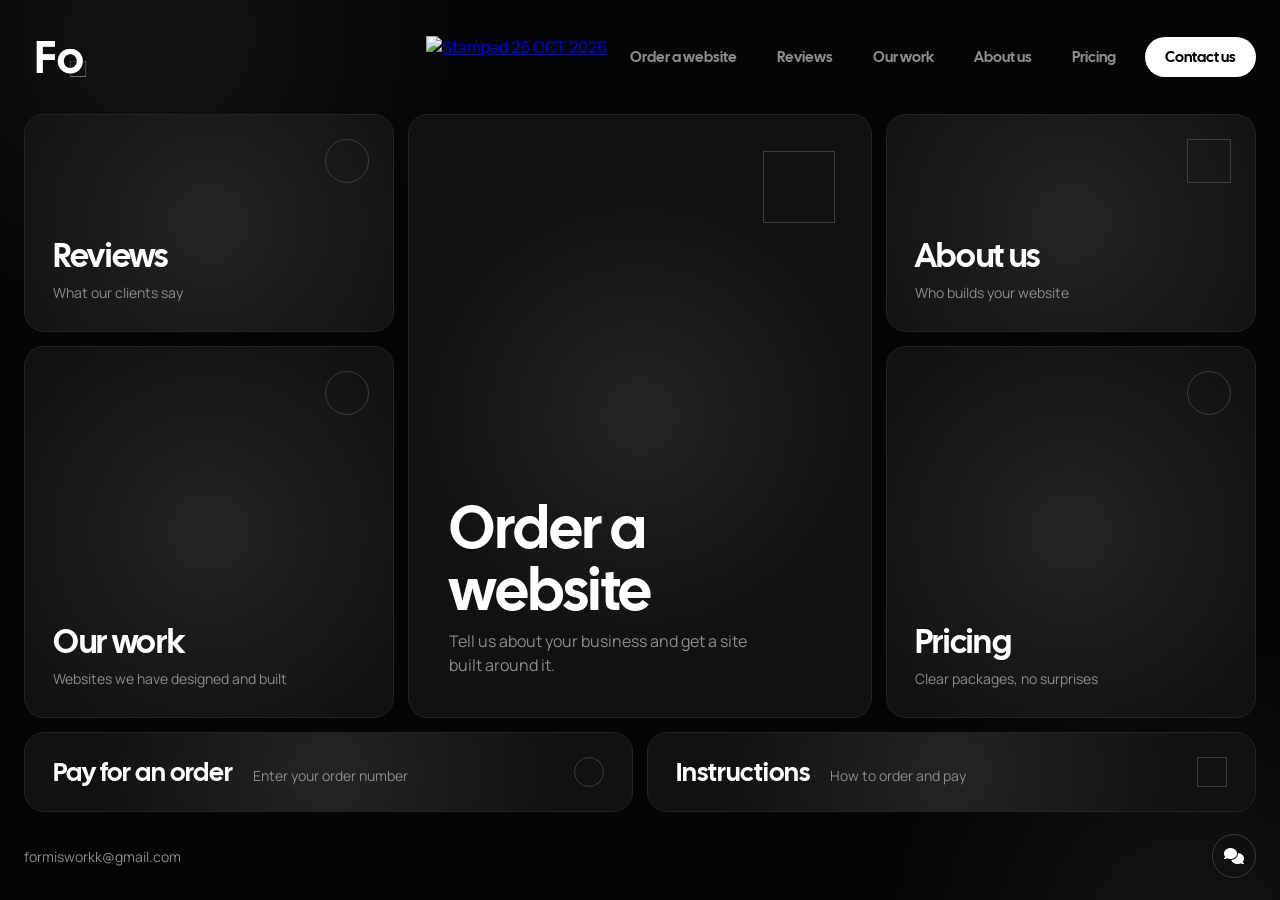
==== index.html @ c587a9fb "Update index.html" ====
<!DOCTYPE html>
<html lang="en">
<head>
  <meta charset="UTF-8">
  <meta name="viewport" content="width=device-width, initial-scale=1">
  <meta name="theme-color" content="#050505">
  <title>FORMIS — website design &amp; development</title>
  <meta name="description" content="FORMIS builds websites for people and businesses: bio sites, landing pages and custom projects. Design, development and launch.">
  <link rel="canonical" href="https://formis.space/">
  <meta property="og:type" content="website">
  <meta property="og:title" content="FORMIS — design &amp; webdev">
  <meta property="og:description" content="We design and build websites for people and businesses.">
  <meta property="og:url" content="https://formis.space">
  <meta property="og:image" content="https://formis.space/logobig.png">
  <meta name="twitter:card" content="summary_large_image">
  <link rel="icon" href="favicon.png" type="image/png">
  <link rel="preconnect" href="https://fonts.googleapis.com">
  <link rel="preconnect" href="https://fonts.gstatic.com" crossorigin>
  <link href="https://fonts.googleapis.com/css2?family=Cal+Sans&family=Manrope:wght@400;500;600&display=swap" rel="stylesheet">
  <link rel="stylesheet" href="style.css">
  <link rel="stylesheet" href="https://cdnjs.cloudflare.com/ajax/libs/font-awesome/6.5.1/css/all.min.css">

  <script type="application/ld+json">
    {
      "@context": "https://schema.org",
      "@type": "ProfessionalService",
      "name": "FORMIS",
      "url": "https://formis.space/",
      "logo": "https://formis.space/logo.png",
      "email": "formisworkk@gmail.com",
      "description": "Design and web development studio. We build websites for people and businesses.",
      "serviceType": "Web design and development"
    }
    </script>
</head>
<body>
  <h1 class="visually-hidden">FORMIS — website design and development</h1>
  <header class="header">
    <a class="header__logo" href="index.html" aria-label="FORMIS home">
      <img src="logo.png" alt="FORMIS design &amp; webdev" href="/">
    </a>
    <nav class="nav" aria-label="Main">
      <a href="https://stamp-snowy.vercel.app/?s=BG3MYRB48P"><img class="nav_item" src="https://stamp-snowy.vercel.app/stamp.png" alt="Stamped 26 OCT 2026"></a>
      <button class="nav__item" type="button" data-target="order">Order a website</button>
      <button class="nav__item" type="button" data-target="reviews">Reviews</button>
      <button class="nav__item" type="button" data-target="work">Our work</button>
      <button class="nav__item" type="button" data-target="about">About us</button>
      <button class="nav__item" type="button" data-target="pricing">Pricing</button>
    </nav>
    <button class="nav__cta" type="button" data-target="contact">Contact us</button>
  </header>

  <main class="board">
    <button class="tile tile--reviews" type="button" data-tile="reviews">
      <span class="tile__shape tile__shape--circle"></span>
      <span class="tile__title">Reviews</span>
      <span class="tile__text">What our clients say</span>
    </button>

    <button class="tile tile--order" type="button" data-tile="order">
      <span class="tile__shape tile__shape--square"></span>
      <span class="tile__title">Order a website</span>
      <span class="tile__text">Tell us about your business and get a site built around it.</span>
    </button>

    <button class="tile tile--about" type="button" data-tile="about">
      <span class="tile__shape tile__shape--square"></span>
      <span class="tile__title">About us</span>
      <span class="tile__text">Who builds your website</span>
    </button>

    <button class="tile tile--work" type="button" data-tile="work">
      <span class="tile__shape tile__shape--circle"></span>
      <span class="tile__title">Our work</span>
      <span class="tile__text">Websites we have designed and built</span>
    </button>

    <button class="tile tile--pricing" type="button" data-tile="pricing">
      <span class="tile__shape tile__shape--circle"></span>
      <span class="tile__title">Pricing</span>
      <span class="tile__text">Clear packages, no surprises</span>
    </button>
  </main>

  <div class="actions">
    <button class="pay" type="button" data-tile="pay">
      <span class="pay__info">
        <span class="pay__title">Pay for an order</span>
        <span class="pay__text">Enter your order number</span>
      </span>
      <span class="pay__shape"></span>
    </button>

    <button class="pay" type="button" data-tile="guides">
      <span class="pay__info">
        <span class="pay__title">Instructions</span>
        <span class="pay__text">How to order and pay</span>
      </span>
      <span class="pay__shape pay__shape--square"></span>
    </button>
  </div>


  <footer class="footer">
    <a class="footer__mail" href="mailto:formisworkk@gmail.com">formisworkk@gmail.com</a>
    <button class="assistant-toggle" type="button" aria-label="Open assistant" aria-expanded="false" aria-controls="assistant">
      <i class="fa-solid fa-comments"></i>
    </button>
  </footer>

  <dialog class="modal" id="modal" aria-labelledby="modal-title">
    <div class="modal__head">
      <h2 class="modal__title" id="modal-title"></h2>
      <button class="modal__close" type="button" aria-label="Close">
        <svg viewBox="0 0 24 24" width="18" height="18" fill="none" stroke="currentColor" stroke-width="1.6" stroke-linecap="round">
          <path d="M5 5l14 14M19 5L5 19"/>
        </svg>
      </button>
    </div>
    <div class="modal__body" id="modal-body"></div>
  </dialog>

  <aside class="assistant" id="assistant" aria-label="Assistant">
    <div class="assistant__head">
      <span class="assistant__title">FORMIS assistant</span>
      <button class="assistant__close" type="button" aria-label="Close assistant">
        <svg viewBox="0 0 24 24" width="16" height="16" fill="none" stroke="currentColor" stroke-width="1.6" stroke-linecap="round">
          <path d="M5 5l14 14M19 5L5 19"/>
        </svg>
      </button>
    </div>
    <div class="assistant__messages" id="assistant-messages" aria-live="polite"></div>
    <form class="assistant__form" id="assistant-form">
      <input class="input assistant__input" type="text" maxlength="500" placeholder="Ask anything about our services" aria-label="Message" autocomplete="off">
      <button class="assistant__send" type="submit" aria-label="Send">
        <svg viewBox="0 0 24 24" width="18" height="18" fill="none" stroke="currentColor" stroke-width="1.8" stroke-linecap="round" stroke-linejoin="round">
          <path d="M12 19V5M5 12l7-7 7 7"/>
        </svg>
      </button>
    </form>
  </aside>

  <script src="script.js"></script>

  <!-- Cloudflare Web Analytics --><script type='module' src='https://static.cloudflareinsights.com/beacon.min.js' data-cf-beacon='{"token": "c1191f3c69ca427ea9e3832893949fef"}'></script><!-- End Cloudflare Web Analytics -->
</body>
</html>
---- style.css ----
:root {
  --bg: #050505;
  --surface: #111111;
  --line: #242424;
  --line-strong: #3d3d3d;
  --text: #ffffff;
  --muted: #8c8c8c;
  --gap: 14px;
  --radius: 20px;
  --ease: cubic-bezier(0.2, 0.7, 0.2, 1);
  --font-display: "Cal Sans", "Manrope", system-ui, sans-serif;
  --font-body: "Manrope", system-ui, sans-serif;
}

*,
*::before,
*::after {
  box-sizing: border-box;
  margin: 0;
}


body {
  position: relative;
  display: flex;
  flex-direction: column;
  min-height: 100vh;
  min-height: 100dvh;
  padding: 0 24px;
  overflow-x: hidden;
  background: var(--bg);
  color: var(--text);
  font-family: var(--font-body);
  -webkit-font-smoothing: antialiased;
}

body::before,
body::after {
  content: "";
  position: fixed;
  z-index: -1;
  width: 55vmax;
  height: 55vmax;
  border-radius: 50%;
  background: radial-gradient(circle, rgba(255, 255, 255, 0.06), transparent 65%);
  pointer-events: none;
}

body::before {
  top: -25vmax;
  left: -15vmax;
  animation: drift-a 26s ease-in-out infinite alternate;
}

body::after {
  right: -20vmax;
  bottom: -30vmax;
  animation: drift-b 32s ease-in-out infinite alternate;
}

button {
  font: inherit;
  color: inherit;
  cursor: pointer;
}

:focus-visible {
  outline: 2px solid var(--text);
  outline-offset: 3px;
}

.header {
  display: flex;
  align-items: center;
  justify-content: space-between;
  gap: 24px;
  padding: 22px 0;
}

.header__logo {
  animation: fade-in 0.9s var(--ease) both;
}

.header__logo img {
  display: block;
  height: 70px;
  width: auto;
}

.nav {
  display: flex;
  gap: 6px;
}

.nav__item {
  position: relative;
  padding: 10px 16px;
  border: 1px solid transparent;
  border-radius: 999px;
  background: none;
  font-family: var(--font-display);
  font-size: 15px;
  color: var(--muted);
  transition: color 0.25s, border-color 0.25s, transform 0.25s var(--ease);
  animation: drop-in 0.7s var(--ease) backwards;
}

.nav__item:nth-child(1) { animation-delay: 0.3s; }
.nav__item:nth-child(2) { animation-delay: 0.38s; }
.nav__item:nth-child(3) { animation-delay: 0.46s; }
.nav__item:nth-child(4) { animation-delay: 0.54s; }
.nav__item:nth-child(5) { animation-delay: 0.62s; }

.nav__item:hover {
  color: var(--text);
  border-color: var(--line-strong);
  transform: translateY(-2px);
}

.nav__item:active {
  transform: scale(0.96);
}

.board {
  flex: 1;
  display: grid;
  grid-template-columns: 1fr 1.25fr 1fr;
  grid-template-rows: repeat(8, minmax(52px, 1fr));
  gap: var(--gap);
  min-height: 520px;
  perspective: 1200px;
}

.tile {
  --x: 50%;
  --y: 50%;
  --rx: 0deg;
  --ry: 0deg;
  --scale: 1;
  --delay: 0s;
  position: relative;
  display: flex;
  flex-direction: column;
  justify-content: flex-end;
  align-items: flex-start;
  gap: 8px;
  padding: 28px;
  overflow: hidden;
  border: 1px solid var(--line);
  border-radius: var(--radius);
  background:
    radial-gradient(360px circle at var(--x) var(--y), rgba(255, 255, 255, 0.08), transparent 65%),
    var(--surface);
  text-align: left;
  transform: rotateX(var(--rx)) rotateY(var(--ry)) scale(var(--scale));
  transition: transform 0.35s var(--ease), border-color 0.3s;
  animation:
    settle 0.9s var(--ease) var(--delay) backwards,
    float 9s ease-in-out calc(var(--delay) + 0.9s) infinite;
}

.tile::after {
  content: "";
  position: absolute;
  inset: 0;
  background: linear-gradient(105deg, transparent 35%, rgba(255, 255, 255, 0.09) 50%, transparent 65%);
  transform: translateX(-120%);
  pointer-events: none;
}

.tile:hover,
.tile.is-linked {
  --scale: 1.012;
  border-color: var(--line-strong);
}

.tile:hover::after,
.tile.is-linked::after {
  transform: translateX(120%);
  transition: transform 0.9s var(--ease);
}

.tile:active {
  --scale: 0.985;
}

.tile__title {
  font-family: var(--font-display);
  font-size: clamp(26px, 2.6vw, 40px);
  line-height: 1.05;
  letter-spacing: -0.01em;
  transition: transform 0.45s var(--ease);
}

.tile__text {
  max-width: 26ch;
  font-size: 14px;
  line-height: 1.5;
  color: var(--muted);
  transition: transform 0.45s var(--ease), color 0.3s;
}

.tile:hover .tile__title,
.tile.is-linked .tile__title {
  transform: translateY(-4px);
}

.tile:hover .tile__text,
.tile.is-linked .tile__text {
  transform: translateY(-2px);
  color: #b5b5b5;
}

.tile__shape {
  position: absolute;
  top: 24px;
  right: 24px;
  width: 44px;
  height: 44px;
  border: 1px solid var(--line-strong);
  transition: transform 0.5s var(--ease), border-color 0.3s;
}

.tile__shape--circle {
  border-radius: 50%;
  animation: bob 7s ease-in-out infinite alternate;
}

.tile__shape--square {
  animation: turn 24s linear infinite;
}

.tile:hover .tile__shape,
.tile.is-linked .tile__shape {
  border-color: var(--text);
  transform: translate(-8px, 8px) scale(1.15);
}

.tile--reviews { grid-column: 1; grid-row: 1 / 4; --delay: 0.1s; }
.tile--work    { grid-column: 1; grid-row: 4 / 9; --delay: 0.4s; }
.tile--order   { grid-column: 2; grid-row: 1 / 9; --delay: 0.25s; }
.tile--about   { grid-column: 3; grid-row: 1 / 4; --delay: 0.35s; }
.tile--pricing { grid-column: 3; grid-row: 4 / 9; --delay: 0.5s; }

.tile--order {
  padding: 40px;
}

.tile--order .tile__title {
  font-size: clamp(38px, 4.6vw, 72px);
}

.tile--order .tile__text {
  max-width: 30ch;
  font-size: 16px;
}

.tile--order .tile__shape {
  top: 36px;
  right: 36px;
  width: 72px;
  height: 72px;
}

.footer {
  display: flex;
  align-items: center;
  justify-content: space-between;
  padding: 22px 0;
  animation: fade-in 1s var(--ease) 0.9s backwards;
}

.footer__mail {
  font-size: 14px;
  color: var(--muted);
  text-decoration: none;
  transition: color 0.25s;
}

.footer__mail:hover {
  color: var(--text);
}

.footer__logo {
  display: block;
  height: 30px;
  width: auto;
  transition: transform 0.6s var(--ease);
}

.footer__logo:hover {
  transform: rotate(-8deg) scale(1.08);
}

@keyframes settle {
  from {
    opacity: 0;
    translate: 0 32px;
    filter: blur(6px);
  }
}

@keyframes float {
  0%, 100% { translate: 0 0; }
  50% { translate: 0 -5px; }
}

@keyframes bob {
  from { translate: 0 0; }
  to { translate: -4px 8px; }
}

@keyframes turn {
  to { rotate: 90deg; }
}

@keyframes fade-in {
  from { opacity: 0; }
}

@keyframes drop-in {
  from {
    opacity: 0;
    translate: 0 -12px;
  }
}

@keyframes drift-a {
  to { translate: 18vmax 12vmax; }
}

@keyframes drift-b {
  to { translate: -16vmax -10vmax; }
}

@media (max-width: 960px) {
  .nav {
    display: none;
  }

  .board {
    grid-template-columns: 1fr 1fr;
    grid-template-rows: none;
    grid-auto-rows: auto;
  }

  .tile--order   { grid-column: 1 / 3; grid-row: 1; min-height: 300px; }
  .tile--reviews { grid-column: 1; grid-row: 2; }
  .tile--about   { grid-column: 2; grid-row: 2; }
  .tile--work    { grid-column: 1; grid-row: 3; }
  .tile--pricing { grid-column: 2; grid-row: 3; }

  .tile {
    min-height: 180px;
  }
}

@media (max-width: 560px) {
  body {
    padding: 0 16px;
  }

  .header {
    padding: 16px 0;
  }

  .header__logo img {
    height: 46px;
  }

  .board {
    display: flex;
    flex-direction: column;
    flex: none;
    gap: 10px;
  }

  .tile {
    flex: none;
    min-height: 150px;
    padding: 22px;
  }

  .tile--order {
    order: -1;
    min-height: 300px;
    padding: 26px;
  }

  .tile__title {
    font-size: 28px;
  }

  .tile--order .tile__title {
    font-size: 44px;
  }

  .tile__shape {
    top: 18px;
    right: 18px;
    width: 34px;
    height: 34px;
  }

  .tile--order .tile__shape {
    top: 24px;
    right: 24px;
    width: 52px;
    height: 52px;
  }

  .footer {
    padding: 16px 0 calc(16px + env(safe-area-inset-bottom));
  }
}

@media (prefers-reduced-motion: reduce) {
  *,
  *::before,
  *::after {
    animation: none !important;
    transition: none !important;
  }
}

@media (hover: none) {
  .tile:hover {
    --scale: 1;
    border-color: var(--line);
  }

  .tile:hover::after {
    transform: translateX(-120%);
    transition: none;
  }

  .tile:hover .tile__title,
  .tile:hover .tile__text,
  .tile:hover .tile__shape {
    transform: none;
  }

  .tile:hover .tile__text {
    color: var(--muted);
  }

  .tile:hover .tile__shape {
    border-color: var(--line-strong);
  }

  .tile:active {
    --scale: 0.985;
  }
}

body:has(.modal[open]) {
  overflow: hidden;
}

.modal {
  width: min(680px, calc(100vw - 32px));
  max-height: 86vh;
  max-height: 86dvh;
  padding: 0;
  margin: auto;
  border: 1px solid var(--line-strong);
  border-radius: 24px;
  background: #0d0d0d;
  color: var(--text);
  overflow: hidden;
  animation: modal-in 0.45s var(--ease);
}

.modal[open] {
  display: flex;
  flex-direction: column;
}

.modal::backdrop {
  background: rgba(0, 0, 0, 0.72);
  backdrop-filter: blur(6px);
  animation: fade-in 0.35s ease;
}

.modal.is-closing {
  animation: modal-out 0.2s ease forwards;
}

.modal.is-closing::backdrop {
  animation: fade-out 0.2s ease forwards;
}

.modal__head {
  display: flex;
  align-items: center;
  justify-content: space-between;
  gap: 16px;
  padding: 24px 28px 8px;
}

.modal__title {
  font-family: var(--font-display);
  font-size: 32px;
  font-weight: 400;
  letter-spacing: -0.01em;
}

.modal__close {
  flex: none;
  display: grid;
  place-items: center;
  width: 42px;
  height: 42px;
  border: 1px solid var(--line-strong);
  border-radius: 50%;
  background: none;
  transition: transform 0.4s var(--ease), border-color 0.25s, background 0.25s;
}

.modal__close:hover {
  transform: rotate(90deg);
  border-color: var(--text);
  background: rgba(255, 255, 255, 0.06);
}

.modal__body {
  padding: 12px 28px 28px;
  overflow-y: auto;
  min-height: 0;
}

.modal__note {
  padding: 24px 0;
  color: var(--muted);
  line-height: 1.6;
}

.modal__text {
  display: grid;
  gap: 16px;
  max-width: 56ch;
  line-height: 1.7;
  color: #c4c4c4;
}

.loader {
  width: 28px;
  height: 28px;
  margin: 48px auto;
  border: 1px solid var(--text);
  animation: turn 3s linear infinite;
}

.cards {
  display: grid;
  grid-template-columns: repeat(auto-fit, minmax(230px, 1fr));
  gap: 12px;
}

.card {
  display: flex;
  flex-direction: column;
  gap: 10px;
  padding: 22px;
  border: 1px solid var(--line);
  border-radius: 16px;
  background: var(--surface);
  color: inherit;
  text-decoration: none;
  transition: border-color 0.25s, transform 0.3s var(--ease);
}

a.card:hover {
  border-color: var(--line-strong);
  transform: translateY(-3px);
}

.card__title {
  font-family: var(--font-display);
  font-size: 22px;
  font-weight: 400;
  line-height: 1.15;
}

.card__text {
  flex: 1;
  font-size: 14px;
  line-height: 1.6;
  color: var(--muted);
}

.card__price {
  font-family: var(--font-display);
  font-size: 26px;
}

.card__link {
  width: fit-content;
  font-size: 14px;
  color: var(--muted);
  text-underline-offset: 4px;
  transition: color 0.2s;
}

.card__link:hover {
  color: var(--text);
}

.form {
  display: grid;
  gap: 24px;
}

.field {
  display: grid;
  gap: 10px;
}

.field__label {
  font-size: 13px;
  font-weight: 600;
  color: var(--muted);
}

.choice {
  display: flex;
  flex-wrap: wrap;
  gap: 8px;
}

.choice__item {
  padding: 10px 18px;
  border: 1px solid var(--line-strong);
  border-radius: 999px;
  background: none;
  font-size: 14px;
  color: var(--muted);
  transition: color 0.2s, background 0.2s, border-color 0.2s, transform 0.2s;
}

.choice__item:hover {
  color: var(--text);
  border-color: var(--text);
}

.choice__item:active {
  transform: scale(0.96);
}

.choice__item[aria-checked="true"] {
  background: var(--text);
  border-color: var(--text);
  color: #000;
}

.input {
  width: 100%;
  padding: 14px 16px;
  border: 1px solid var(--line);
  border-radius: 14px;
  background: #080808;
  font: inherit;
  font-size: 15px;
  color: var(--text);
  resize: none;
  transition: border-color 0.2s;
}

.input::placeholder {
  color: #5c5c5c;
}

.input:focus {
  outline: none;
  border-color: var(--text);
}

.form__trap {
  position: absolute;
  left: -9999px;
}

.form__submit {
  padding: 16px;
  border: 0;
  border-radius: 999px;
  background: var(--text);
  font-family: var(--font-display);
  font-size: 18px;
  color: #000;
  transition: transform 0.3s var(--ease), opacity 0.2s;
}

.form__submit:hover {
  transform: translateY(-2px);
}

.form__submit:active {
  transform: scale(0.98);
}

.form__submit:disabled {
  opacity: 0.6;
  transform: none;
  cursor: default;
}

.form__hint {
  font-size: 13px;
  line-height: 1.6;
  color: var(--muted);
}

.form__error {
  font-size: 14px;
  color: #ff8f8f;
}

.form__error:empty {
  display: none;
}

.success {
  display: grid;
  gap: 12px;
  padding: 24px 0 8px;
}

@keyframes modal-in {
  from {
    opacity: 0;
    translate: 0 24px;
    scale: 0.97;
  }
}

@keyframes modal-out {
  to {
    opacity: 0;
    translate: 0 12px;
    scale: 0.98;
  }
}

@keyframes fade-out {
  to { opacity: 0; }
}

@media (max-width: 560px) {
  .modal {
    width: calc(100vw - 20px);
    max-height: 90dvh;
    border-radius: 20px;
  }

  .modal__head {
    padding: 20px 20px 4px;
  }

  .modal__title {
    font-size: 26px;
  }

  .modal__body {
    padding: 12px 20px 22px;
  }
}

.modal__body {
  scrollbar-width: thin;
  scrollbar-color: var(--line-strong) transparent;
}

.modal__body::-webkit-scrollbar {
  width: 8px;
}

.modal__body::-webkit-scrollbar-track {
  margin: 8px 0;
  background: transparent;
}

.modal__body::-webkit-scrollbar-thumb {
  border-radius: 999px;
  background: var(--line-strong);
  transition: background 0.2s;
}

.modal__body::-webkit-scrollbar-thumb:hover {
  background: #6a6a6a;
}

.actions {
  display: flex;
  gap: var(--gap);
  margin-top: var(--gap);
}


.pay {
  --x: 50%;
  --y: 50%;
  display: flex;
  align-items: center;
  justify-content: space-between;
  gap: 16px;
  flex: 1;
  padding: 22px 28px;
  border: 1px solid var(--line);
  border-radius: var(--radius);
  background:
    radial-gradient(360px circle at var(--x) var(--y), rgba(255, 255, 255, 0.08), transparent 65%),
    var(--surface);
  text-align: left;
  transition: border-color 0.3s, transform 0.3s var(--ease);
  animation: settle 0.9s var(--ease) 0.65s backwards;
}

.pay:hover {
  border-color: var(--line-strong);
  transform: translateY(-2px);
}

.pay:active {
  transform: scale(0.99);
}

.pay__info {
  display: flex;
  flex-wrap: wrap;
  align-items: baseline;
  column-gap: 20px;
  row-gap: 4px;
}

.pay__title {
  font-family: var(--font-display);
  font-size: clamp(22px, 2vw, 30px);
}

.pay__text {
  font-size: 14px;
  color: var(--muted);
}

.pay__shape {
  flex: none;
  width: 30px;
  height: 30px;
  border: 1px solid var(--line-strong);
  border-radius: 50%;
  transition: transform 0.5s var(--ease), border-color 0.3s;
}

.pay:hover .pay__shape {
  border-color: var(--text);
  transform: scale(1.15);
}

.receipt {
  display: grid;
  gap: 20px;
}

.receipt__list {
  display: grid;
  border: 1px solid var(--line);
  border-radius: 16px;
  background: var(--surface);
}

.receipt__row {
  display: flex;
  align-items: center;
  justify-content: space-between;
  gap: 16px;
  padding: 16px 20px;
}

.receipt__row + .receipt__row {
  border-top: 1px solid var(--line);
}

.receipt__label {
  font-size: 14px;
  color: var(--muted);
}

.receipt__value {
  font-family: var(--font-display);
  font-size: 20px;
  text-align: right;
  overflow-wrap: anywhere;
}

.status {
  display: inline-flex;
  align-items: center;
  gap: 8px;
  font-family: var(--font-body);
  font-size: 15px;
  font-weight: 600;
}

.status::before {
  content: "";
  width: 8px;
  height: 8px;
  border-radius: 50%;
  background: currentColor;
}

.status--paid {
  color: #6fdc8c;
}

.status--unpaid {
  color: #f0b35a;
}

a.form__submit {
  display: block;
  text-align: center;
  text-decoration: none;
}

@media (max-width: 560px) {
    .actions {
    flex-direction: column;
    gap: 10px;
    margin-top: 10px;
  }

  .pay {
    padding: 20px 22px;
  }

}

.pay__shape--square {
  border-radius: 0;
  animation: turn 24s linear infinite;
}

.card--button {
  width: 100%;
  font: inherit;
  text-align: left;
  cursor: pointer;
}

.card--button:hover {
  border-color: var(--line-strong);
  transform: translateY(-3px);
}

.guide {
  display: grid;
  gap: 20px;
}

.guide__back {
  width: fit-content;
  padding: 0;
  border: 0;
  background: none;
  font-size: 14px;
  color: var(--muted);
  transition: color 0.2s;
}

.guide__back:hover {
  color: var(--text);
}

.guide__title {
  font-family: var(--font-display);
  font-size: 28px;
  font-weight: 400;
  line-height: 1.15;
}

.nav {
  margin-left: auto;
}


.form__submit--ghost {
  border: 1px solid var(--line-strong);
  background: none;
  color: var(--text);
}


.skeleton {
  display: grid;
  grid-template-columns: repeat(auto-fit, minmax(230px, 1fr));
  gap: 12px;
}

.skeleton__card {
  height: 132px;
  border: 1px solid var(--line);
  border-radius: 16px;
  background: linear-gradient(100deg, var(--surface) 30%, #1d1d1d 50%, var(--surface) 70%);
  background-size: 200% 100%;
  animation: shimmer 1.6s ease-in-out infinite;
}

.footer {
  flex-wrap: wrap;
  gap: 16px;
}

.footer__links {
  display: flex;
  gap: 18px;
}

.footer__links a {
  font-size: 14px;
  color: var(--muted);
  text-decoration: none;
  transition: color 0.25s;
}

.footer__links a:hover {
  color: var(--text);
}

.notfound {
  flex: 1;
  display: flex;
  flex-direction: column;
  align-items: flex-start;
  justify-content: center;
  gap: 16px;
  width: 100%;
  max-width: 560px;
  margin: 0 auto;
  padding: 40px 0;
}

.notfound__code {
  font-family: var(--font-display);
  font-size: clamp(96px, 22vw, 200px);
  line-height: 0.9;
  letter-spacing: -0.03em;
  animation: float 9s ease-in-out infinite;
}

.notfound__title {
  font-family: var(--font-display);
  font-size: 32px;
  font-weight: 400;
}

.notfound__text {
  line-height: 1.6;
  color: var(--muted);
}

.notfound__button {
  width: fit-content;
  padding: 14px 32px;
}


@keyframes shimmer {
  from { background-position: 100% 0; }
  to { background-position: -100% 0; }
}

@media (max-width: 560px) {

  .footer__links {
    order: 3;
    width: 100%;
  }
}

.consent {
  display: flex;
  align-items: flex-start;
  gap: 12px;
  font-size: 14px;
  line-height: 1.5;
  color: var(--muted);
  cursor: pointer;
}

.consent input {
  appearance: none;
  display: grid;
  place-content: center;
  flex: none;
  width: 20px;
  height: 20px;
  margin-top: 1px;
  border: 1px solid var(--line-strong);
  border-radius: 6px;
  background: none;
  cursor: pointer;
  transition: background 0.2s, border-color 0.2s;
}

.consent input::after {
  content: "";
  width: 10px;
  height: 5px;
  margin-top: -2px;
  border-bottom: 2px solid #000;
  border-left: 2px solid #000;
  transform: rotate(-45deg) scale(0);
  transition: transform 0.2s var(--ease);
}

.consent input:checked {
  border-color: var(--text);
  background: var(--text);
}

.consent input:checked::after {
  transform: rotate(-45deg) scale(1);
}

.consent a {
  color: var(--text);
  text-underline-offset: 4px;
}

.more {
  display: grid;
}

.more__toggle {
  display: flex;
  align-items: center;
  gap: 8px;
  width: fit-content;
  padding: 0;
  border: 0;
  background: none;
  font-size: 14px;
  font-weight: 600;
  color: var(--muted);
  transition: color 0.2s;
}

.more__toggle:hover {
  color: var(--text);
}

.more__toggle::after {
  content: "+";
  font-size: 18px;
  line-height: 1;
  transition: transform 0.4s var(--ease);
}

.more.is-open .more__toggle::after {
  transform: rotate(45deg);
}

.more__panel {
  display: grid;
  grid-template-rows: 0fr;
  transition: grid-template-rows 0.45s var(--ease);
}

.more.is-open .more__panel {
  grid-template-rows: 1fr;
}

.more__inner {
  display: grid;
  gap: 24px;
  min-height: 0;
  padding-top: 0;
  overflow: hidden;
  transition: padding-top 0.45s var(--ease);
}

.more.is-open .more__inner {
  padding-top: 20px;
}

.visually-hidden {
  position: absolute;
  width: 1px;
  height: 1px;
  margin: -1px;
  padding: 0;
  overflow: hidden;
  clip: rect(0, 0, 0, 0);
  white-space: nowrap;
  border: 0;
}

.nav__cta {
  margin-left: -12px;
  padding: 10px 20px;
  border: 0;
  border-radius: 999px;
  background: var(--text);
  font-family: var(--font-display);
  font-size: 15px;
  color: #000;
  transition: transform 0.3s var(--ease);
  animation: drop-in 0.7s var(--ease) 0.7s backwards, glow 3.2s ease-in-out 1.4s infinite;
}

.nav__cta:hover {
  transform: translateY(-2px);
}

.nav__cta:active {
  transform: scale(0.96);
}

@keyframes glow {
  0%, 100% { box-shadow: 0 0 0 0 rgba(255, 255, 255, 0); }
  50% { box-shadow: 0 0 22px 2px rgba(255, 255, 255, 0.28); }
}

@media (max-width: 960px) {
  .nav__cta {
    margin-left: auto;
    padding: 9px 18px;
    font-size: 14px;
  }
}

.contact {
  display: grid;
  gap: 28px;
}

.contact__divider {
  display: flex;
  align-items: center;
  gap: 16px;
  font-size: 13px;
  color: var(--muted);
}

.contact__divider::before,
.contact__divider::after {
  content: "";
  flex: 1;
  height: 1px;
  background: var(--line);
}

.lookup {
  display: grid;
  gap: 12px;
}

.lookup__row {
  display: flex;
  align-items: stretch;
  border: 1px solid var(--line);
  border-radius: 14px;
  background: #080808;
  transition: border-color 0.2s;
}

.lookup__row:focus-within {
  border-color: var(--text);
}

.lookup__prefix {
  display: grid;
  place-items: center;
  padding: 0 4px 0 16px;
  font-family: var(--font-display);
  font-size: 20px;
}

.lookup__row .input {
  border: 0;
  background: none;
  font-family: var(--font-display);
  font-size: 20px;
  letter-spacing: 0.12em;
}

.chat {
  display: grid;
  gap: 20px;
}

.chat__head {
  display: grid;
  gap: 6px;
}

.chat__messages {
  display: grid;
  gap: 12px;
}

.bubble {
  display: grid;
  gap: 6px;
  max-width: 86%;
  padding: 14px 18px;
  border: 1px solid var(--line);
  border-radius: 18px;
  background: var(--surface);
}

.bubble--client {
  justify-self: end;
  border-bottom-right-radius: 6px;
}

.bubble--team {
  justify-self: start;
  border-color: var(--line-strong);
  border-bottom-left-radius: 6px;
  background: #171717;
}

.bubble__author {
  font-size: 12px;
  font-weight: 600;
  color: var(--muted);
}

.bubble__text {
  line-height: 1.6;
  white-space: pre-wrap;
  overflow-wrap: anywhere;
}

.chat__wait {
  font-size: 14px;
  color: var(--muted);
  text-align: center;
}

.assistant-toggle {
  display: grid;
  place-items: center;
  width: 44px;
  height: 44px;
  border: 1px solid var(--line-strong);
  border-radius: 50%;
  background: none;
  color: var(--text);
  transition: transform 0.4s var(--ease), background 0.25s, color 0.25s;
}

.assistant-toggle:hover,
.assistant-toggle[aria-expanded="true"] {
  background: var(--text);
  color: #000;
}

.assistant-toggle:hover {
  transform: scale(1.06);
}

.assistant {
  position: fixed;
  right: 24px;
  bottom: 24px;
  z-index: 20;
  display: flex;
  flex-direction: column;
  width: min(380px, calc(100vw - 32px));
  height: min(540px, calc(100dvh - 48px));
  overflow: hidden;
  border: 1px solid var(--line-strong);
  border-radius: 24px;
  background: #0d0d0d;
  box-shadow: 0 24px 60px rgba(0, 0, 0, 0.6);
  opacity: 0;
  visibility: hidden;
  transform: translateY(14px) scale(0.97);
  transform-origin: bottom right;
  transition: opacity 0.3s ease, transform 0.45s var(--ease), visibility 0s 0.45s;
}

.assistant.is-open {
  opacity: 1;
  visibility: visible;
  transform: none;
  transition-delay: 0s;
}

.assistant__head {
  display: flex;
  align-items: center;
  justify-content: space-between;
  padding: 14px 16px 14px 20px;
  border-bottom: 1px solid var(--line);
}

.assistant__title {
  font-family: var(--font-display);
  font-size: 17px;
}

.assistant__close {
  display: grid;
  place-items: center;
  width: 32px;
  height: 32px;
  border: 1px solid var(--line-strong);
  border-radius: 50%;
  background: none;
  transition: transform 0.4s var(--ease), border-color 0.25s;
}

.assistant__close:hover {
  transform: rotate(90deg);
  border-color: var(--text);
}

.assistant__messages {
  flex: 1;
  display: grid;
  align-content: start;
  gap: 10px;
  padding: 16px;
  overflow-y: auto;
  scrollbar-width: thin;
  scrollbar-color: var(--line-strong) transparent;
}

.assistant__msg {
  max-width: 88%;
  padding: 10px 14px;
  border-radius: 16px;
  font-size: 14px;
  line-height: 1.55;
  overflow-wrap: anywhere;
  white-space: pre-wrap;
  animation: fade-in 0.35s ease;
}

.assistant__msg--user {
  justify-self: end;
  border-bottom-right-radius: 6px;
  background: var(--text);
  color: #000;
}

.assistant__msg--assistant {
  justify-self: start;
  border: 1px solid var(--line);
  border-bottom-left-radius: 6px;
  background: var(--surface);
}

.assistant__chips {
  display: flex;
  flex-wrap: wrap;
  gap: 6px;
  margin-top: 8px;
}

.assistant__chip {
  padding: 7px 12px;
  border: 1px solid var(--line-strong);
  border-radius: 999px;
  background: none;
  font-size: 13px;
  color: #c4c4c4;
  transition: color 0.2s, background 0.2s, border-color 0.2s;
}

.assistant__chip:hover {
  border-color: var(--text);
  color: var(--text);
}

.assistant__msg--typing {
  display: flex;
  gap: 5px;
  padding: 14px 16px;
}

.assistant__msg--typing span {
  width: 6px;
  height: 6px;
  border-radius: 50%;
  background: var(--muted);
  animation: blink 1.2s ease-in-out infinite;
}

.assistant__msg--typing span:nth-child(2) { animation-delay: 0.15s; }
.assistant__msg--typing span:nth-child(3) { animation-delay: 0.3s; }

.assistant__form {
  display: flex;
  gap: 8px;
  padding: 12px;
  border-top: 1px solid var(--line);
}

.assistant__send {
  flex: none;
  display: grid;
  place-items: center;
  width: 46px;
  border: 0;
  border-radius: 14px;
  background: var(--text);
  color: #000;
  transition: transform 0.3s var(--ease), opacity 0.2s;
}

.assistant__send:hover {
  transform: translateY(-2px);
}

.assistant__send:disabled {
  opacity: 0.5;
  transform: none;
}

.tile::before,
.pay::before {
  content: "";
  position: absolute;
  inset: 0;
  background: var(--text);
  opacity: 0;
  pointer-events: none;
  transition: opacity 0.5s ease;
}

.pay {
  position: relative;
  overflow: hidden;
}

.tile__title,
.tile__text,
.pay__info {
  position: relative;
}

.tile.is-hinted::before,
.pay.is-hinted::before {
  opacity: 1;
}

.tile.is-hinted,
.pay.is-hinted {
  border-color: var(--text);
}

.tile.is-hinted .tile__title,
.pay.is-hinted .pay__title {
  color: #000;
}

.tile.is-hinted .tile__text,
.pay.is-hinted .pay__text {
  color: #444;
}

.tile.is-hinted .tile__shape,
.pay.is-hinted .pay__shape {
  border-color: #000;
}

.nav__item.is-hinted {
  border-color: var(--text);
  background: var(--text);
  color: #000;
}

.nav__cta.is-hinted {
  box-shadow: 0 0 0 4px rgba(255, 255, 255, 0.35);
}

@keyframes blink {
  0%, 80%, 100% { opacity: 0.25; }
  40% { opacity: 1; }
}

@media (max-width: 560px) {
  .assistant {
    right: 10px;
    bottom: 10px;
    width: calc(100vw - 20px);
    height: min(460px, 62dvh);
  }
}

.download {
  margin-top: 8px;
  padding-top: 24px;
  border-top: 1px solid var(--line);
}

.download__result {
  display: grid;
  gap: 10px;
}
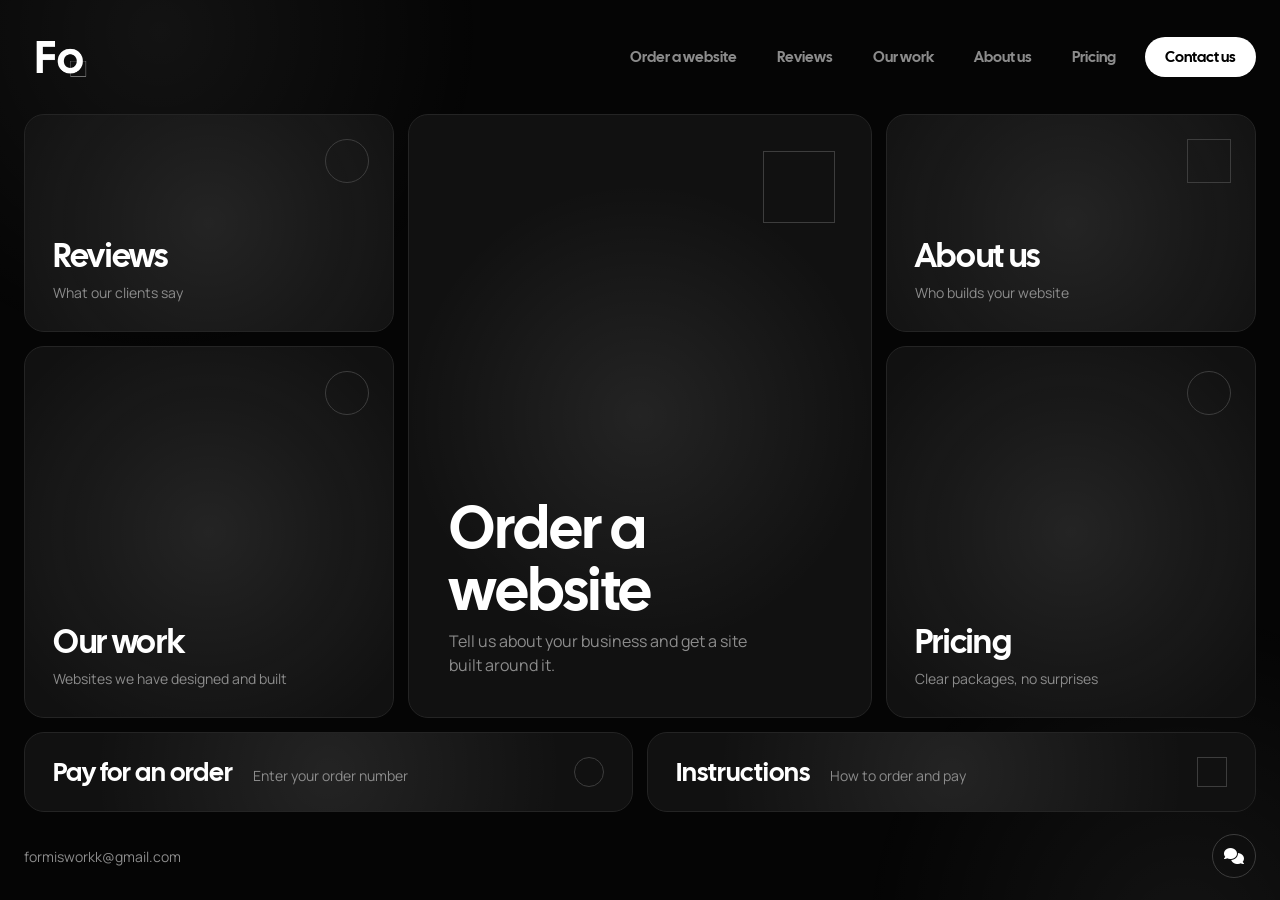
==== commit 07c7fa4d: "Update index.html" ====
--- a/index.html
+++ b/index.html
@@ -40,7 +40,6 @@
       <img src="logo.png" alt="FORMIS design &amp; webdev" href="/">
     </a>
     <nav class="nav" aria-label="Main">
-      <a href="https://stamp-snowy.vercel.app/?s=BG3MYRB48P"><img class="nav_item" src="https://stamp-snowy.vercel.app/stamp.png" alt="Stamped 26 OCT 2026"></a>
       <button class="nav__item" type="button" data-target="order">Order a website</button>
       <button class="nav__item" type="button" data-target="reviews">Reviews</button>
       <button class="nav__item" type="button" data-target="work">Our work</button>
--- a/style.css
+++ b/style.css
@@ -105,12 +105,21 @@
   animation: drop-in 0.7s var(--ease) backwards;
 }
 
+.nav_stamp {
+  position: relative;
+  padding: 10px 16px;
+  width: 100px;
+  height: 50px;
+}
+
+.nav_image {animation-delay: 0.25s; }
 .nav__item:nth-child(1) { animation-delay: 0.3s; }
 .nav__item:nth-child(2) { animation-delay: 0.38s; }
 .nav__item:nth-child(3) { animation-delay: 0.46s; }
 .nav__item:nth-child(4) { animation-delay: 0.54s; }
 .nav__item:nth-child(5) { animation-delay: 0.62s; }
 
+
 .nav__item:hover {
   color: var(--text);
   border-color: var(--line-strong);
@@ -118,6 +127,14 @@
 }
 
 .nav__item:active {
+  transform: scale(0.96);
+}
+
+.nav_stamp:hover {
+  transform: translateY(-2px);
+}
+
+.nav_stamp:active {
   transform: scale(0.96);
 }
 
@@ -1603,4 +1620,4 @@
 .download__result {
   display: grid;
   gap: 10px;
-}+}
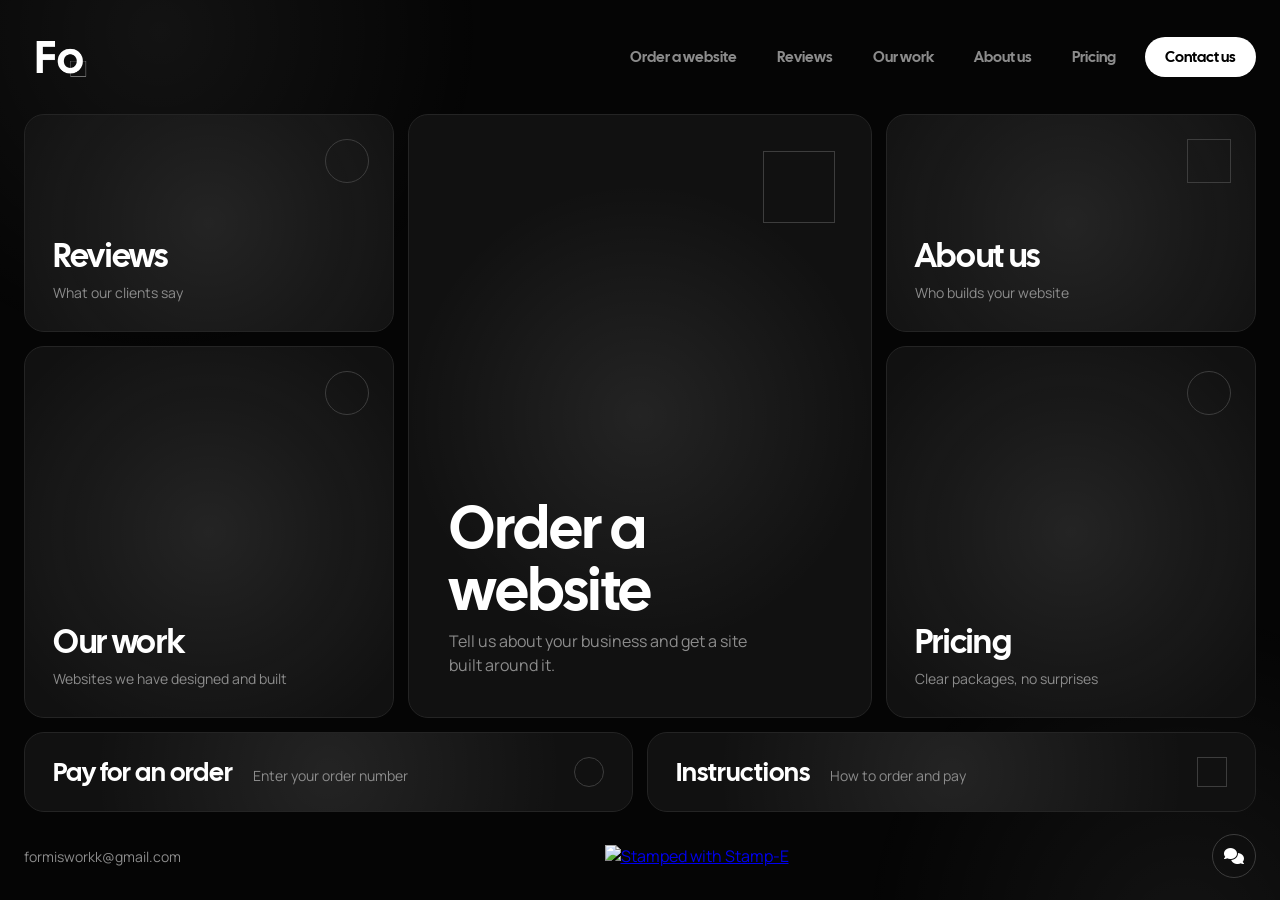
==== commit 9b446dba: "Update index.html" ====
--- a/index.html
+++ b/index.html
@@ -102,6 +102,7 @@
 
   <footer class="footer">
     <a class="footer__mail" href="mailto:formisworkk@gmail.com">formisworkk@gmail.com</a>
+    <a href="https://stamp-snowy.vercel.app/?s=5MQ5HT8E2V" target="_blank" rel="noopener"><img src="https://stamp-snowy.vercel.app/stamp.png" alt="Stamped with Stamp-E" height="48"></a>
     <button class="assistant-toggle" type="button" aria-label="Open assistant" aria-expanded="false" aria-controls="assistant">
       <i class="fa-solid fa-comments"></i>
     </button>
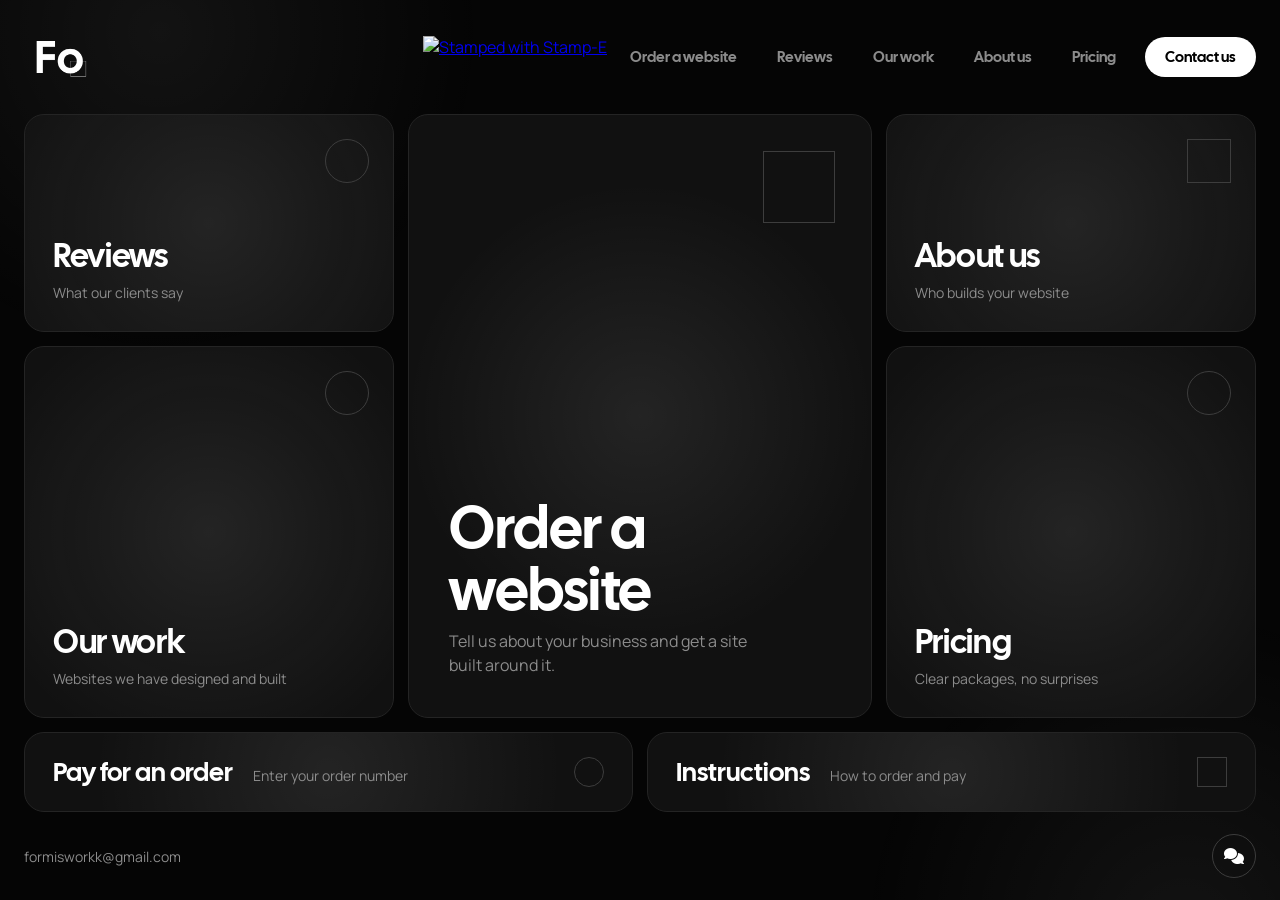
==== commit 2dc5a322: "Update index.html" ====
--- a/index.html
+++ b/index.html
@@ -40,6 +40,7 @@
       <img src="logo.png" alt="FORMIS design &amp; webdev" href="/">
     </a>
     <nav class="nav" aria-label="Main">
+      <a href="https://stamp-snowy.vercel.app/?s=5MQ5HT8E2V" target="_blank" rel="noopener"><img src="https://stamp-snowy.vercel.app/stamp.png" alt="Stamped with Stamp-E" height="48"></a>
       <button class="nav__item" type="button" data-target="order">Order a website</button>
       <button class="nav__item" type="button" data-target="reviews">Reviews</button>
       <button class="nav__item" type="button" data-target="work">Our work</button>
@@ -102,7 +103,6 @@
 
   <footer class="footer">
     <a class="footer__mail" href="mailto:formisworkk@gmail.com">formisworkk@gmail.com</a>
-    <a href="https://stamp-snowy.vercel.app/?s=5MQ5HT8E2V" target="_blank" rel="noopener"><img src="https://stamp-snowy.vercel.app/stamp.png" alt="Stamped with Stamp-E" height="48"></a>
     <button class="assistant-toggle" type="button" aria-label="Open assistant" aria-expanded="false" aria-controls="assistant">
       <i class="fa-solid fa-comments"></i>
     </button>
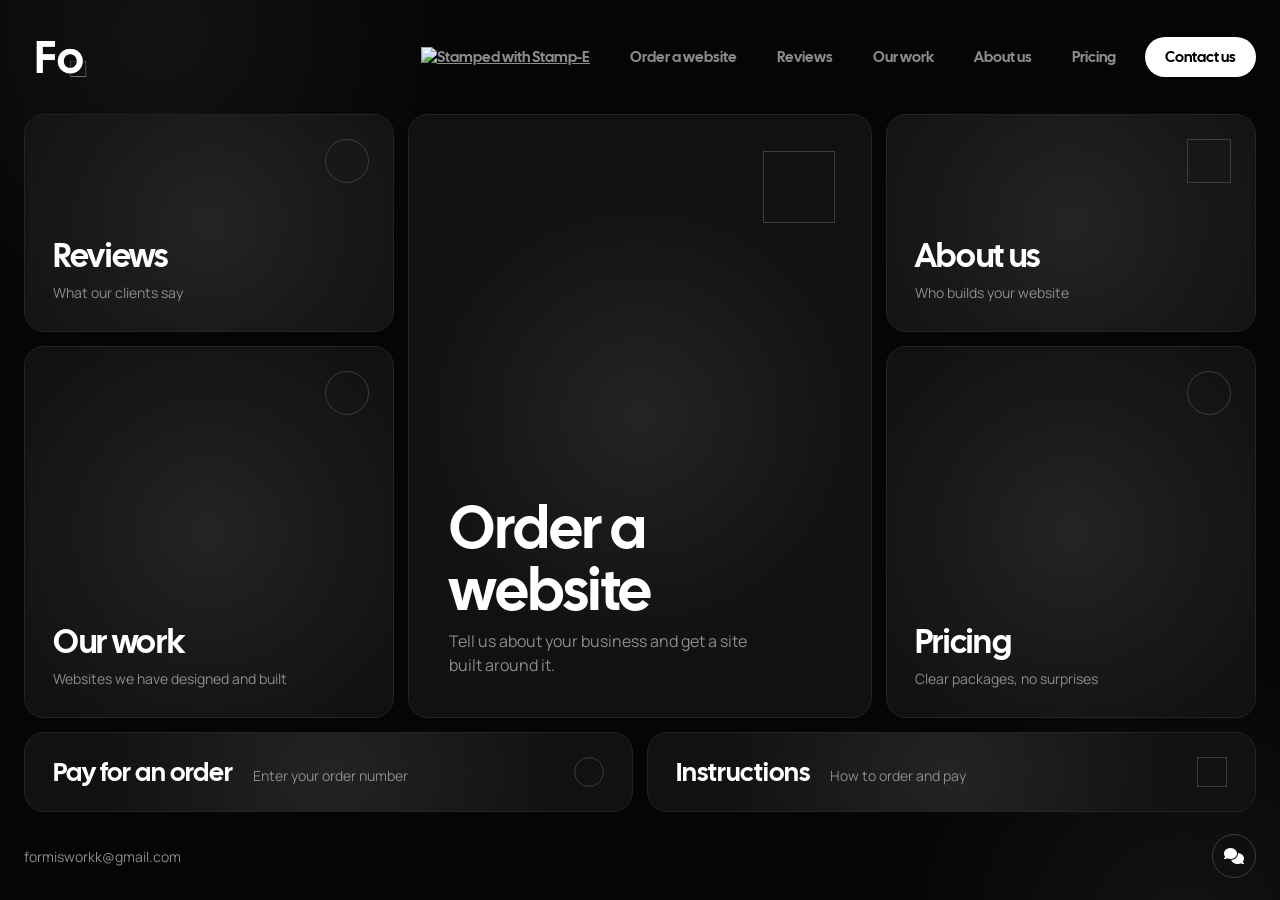
==== commit 34ab7850: "Update index.html" ====
--- a/index.html
+++ b/index.html
@@ -40,7 +40,7 @@
       <img src="logo.png" alt="FORMIS design &amp; webdev" href="/">
     </a>
     <nav class="nav" aria-label="Main">
-      <a href="https://stamp-snowy.vercel.app/?s=5MQ5HT8E2V" target="_blank" rel="noopener"><img src="https://stamp-snowy.vercel.app/stamp.png" alt="Stamped with Stamp-E" height="48"></a>
+      <a class="nav__item" href="https://stamp-snowy.vercel.app/?s=5MQ5HT8E2V" target="_blank" rel="noopener"><img src="https://stamp-snowy.vercel.app/stamp.png" alt="Stamped with Stamp-E" height="48"></a>
       <button class="nav__item" type="button" data-target="order">Order a website</button>
       <button class="nav__item" type="button" data-target="reviews">Reviews</button>
       <button class="nav__item" type="button" data-target="work">Our work</button>
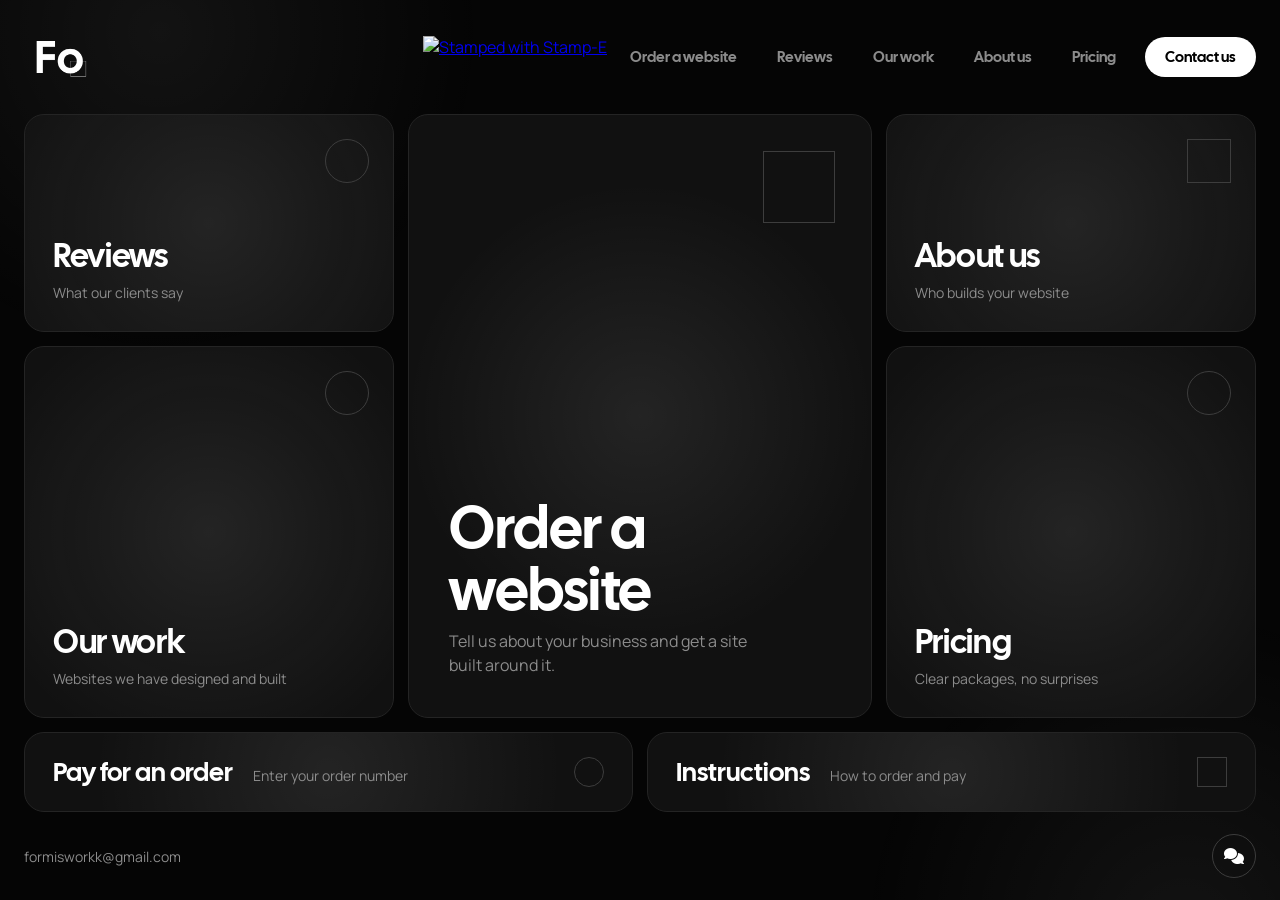
==== commit 14acefb9: "Update index.html" ====
--- a/index.html
+++ b/index.html
@@ -40,7 +40,7 @@
       <img src="logo.png" alt="FORMIS design &amp; webdev" href="/">
     </a>
     <nav class="nav" aria-label="Main">
-      <a class="nav__item" href="https://stamp-snowy.vercel.app/?s=5MQ5HT8E2V" target="_blank" rel="noopener"><img src="https://stamp-snowy.vercel.app/stamp.png" alt="Stamped with Stamp-E" height="48"></a>
+      <a class="nav__image" href="https://stamp-snowy.vercel.app/?s=5MQ5HT8E2V" target="_blank" rel="noopener"><img src="https://stamp-snowy.vercel.app/stamp.png" alt="Stamped with Stamp-E" height="48"></a>
       <button class="nav__item" type="button" data-target="order">Order a website</button>
       <button class="nav__item" type="button" data-target="reviews">Reviews</button>
       <button class="nav__item" type="button" data-target="work">Our work</button>
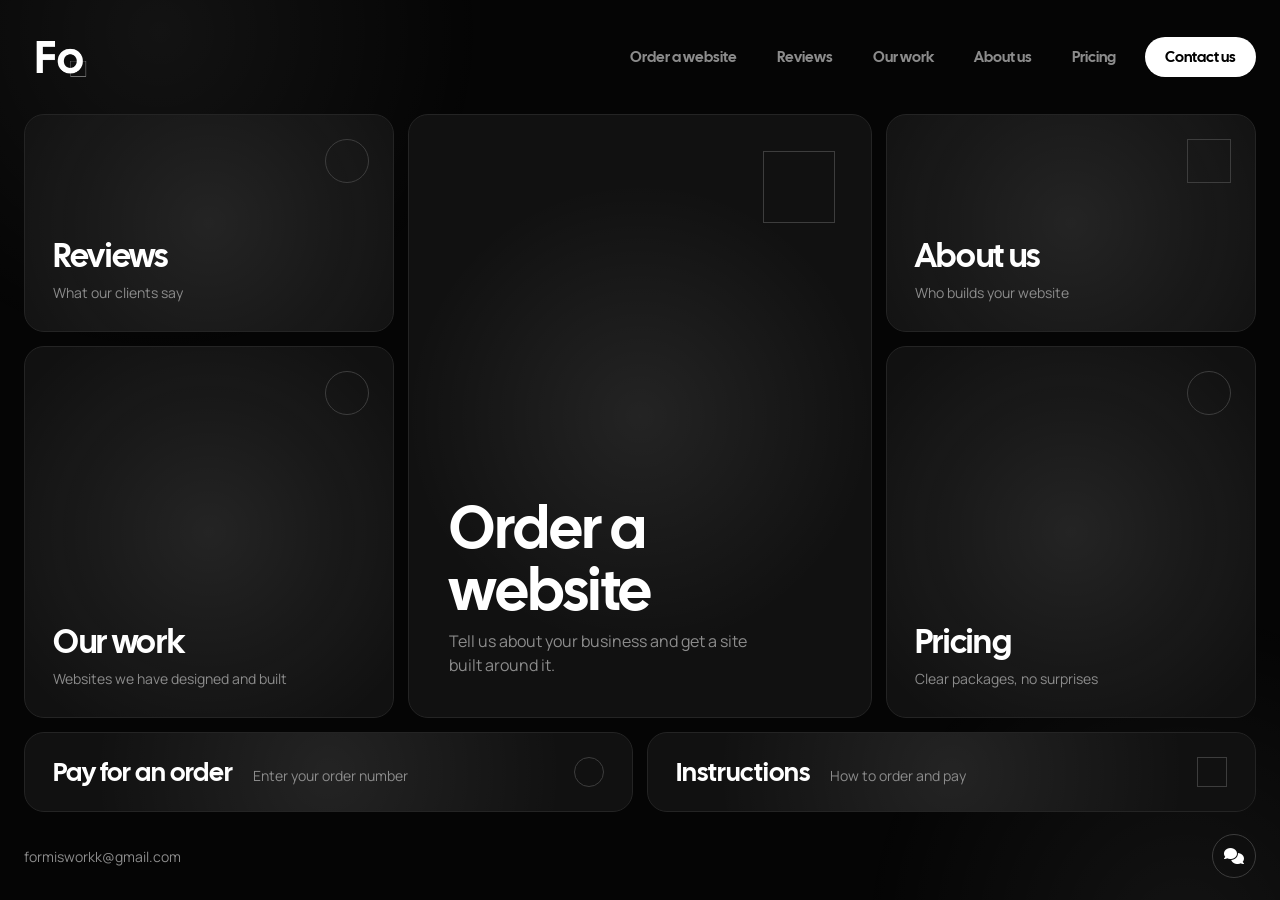
==== commit 5ff5c21d: "Update index.html" ====
--- a/index.html
+++ b/index.html
@@ -40,7 +40,6 @@
       <img src="logo.png" alt="FORMIS design &amp; webdev" href="/">
     </a>
     <nav class="nav" aria-label="Main">
-      <a class="nav__image" href="https://stamp-snowy.vercel.app/?s=5MQ5HT8E2V" target="_blank" rel="noopener"><img src="https://stamp-snowy.vercel.app/stamp.png" alt="Stamped with Stamp-E" height="48"></a>
       <button class="nav__item" type="button" data-target="order">Order a website</button>
       <button class="nav__item" type="button" data-target="reviews">Reviews</button>
       <button class="nav__item" type="button" data-target="work">Our work</button>
--- a/style.css
+++ b/style.css
@@ -92,6 +92,10 @@
   gap: 6px;
 }
 
+.nav__image {
+  animation: drop-in 0.7s var(--ease) backwards;
+}
+
 .nav__item {
   position: relative;
   padding: 10px 16px;
@@ -105,14 +109,7 @@
   animation: drop-in 0.7s var(--ease) backwards;
 }
 
-.nav_stamp {
-  position: relative;
-  padding: 10px 16px;
-  width: 100px;
-  height: 50px;
-}
-
-.nav_image {animation-delay: 0.25s; }
+.nav__image {animation-delay: 0.25s; }
 .nav__item:nth-child(1) { animation-delay: 0.3s; }
 .nav__item:nth-child(2) { animation-delay: 0.38s; }
 .nav__item:nth-child(3) { animation-delay: 0.46s; }
@@ -130,11 +127,11 @@
   transform: scale(0.96);
 }
 
-.nav_stamp:hover {
+.nav__image:hover {
   transform: translateY(-2px);
 }
 
-.nav_stamp:active {
+.nav__image:active {
   transform: scale(0.96);
 }
 
